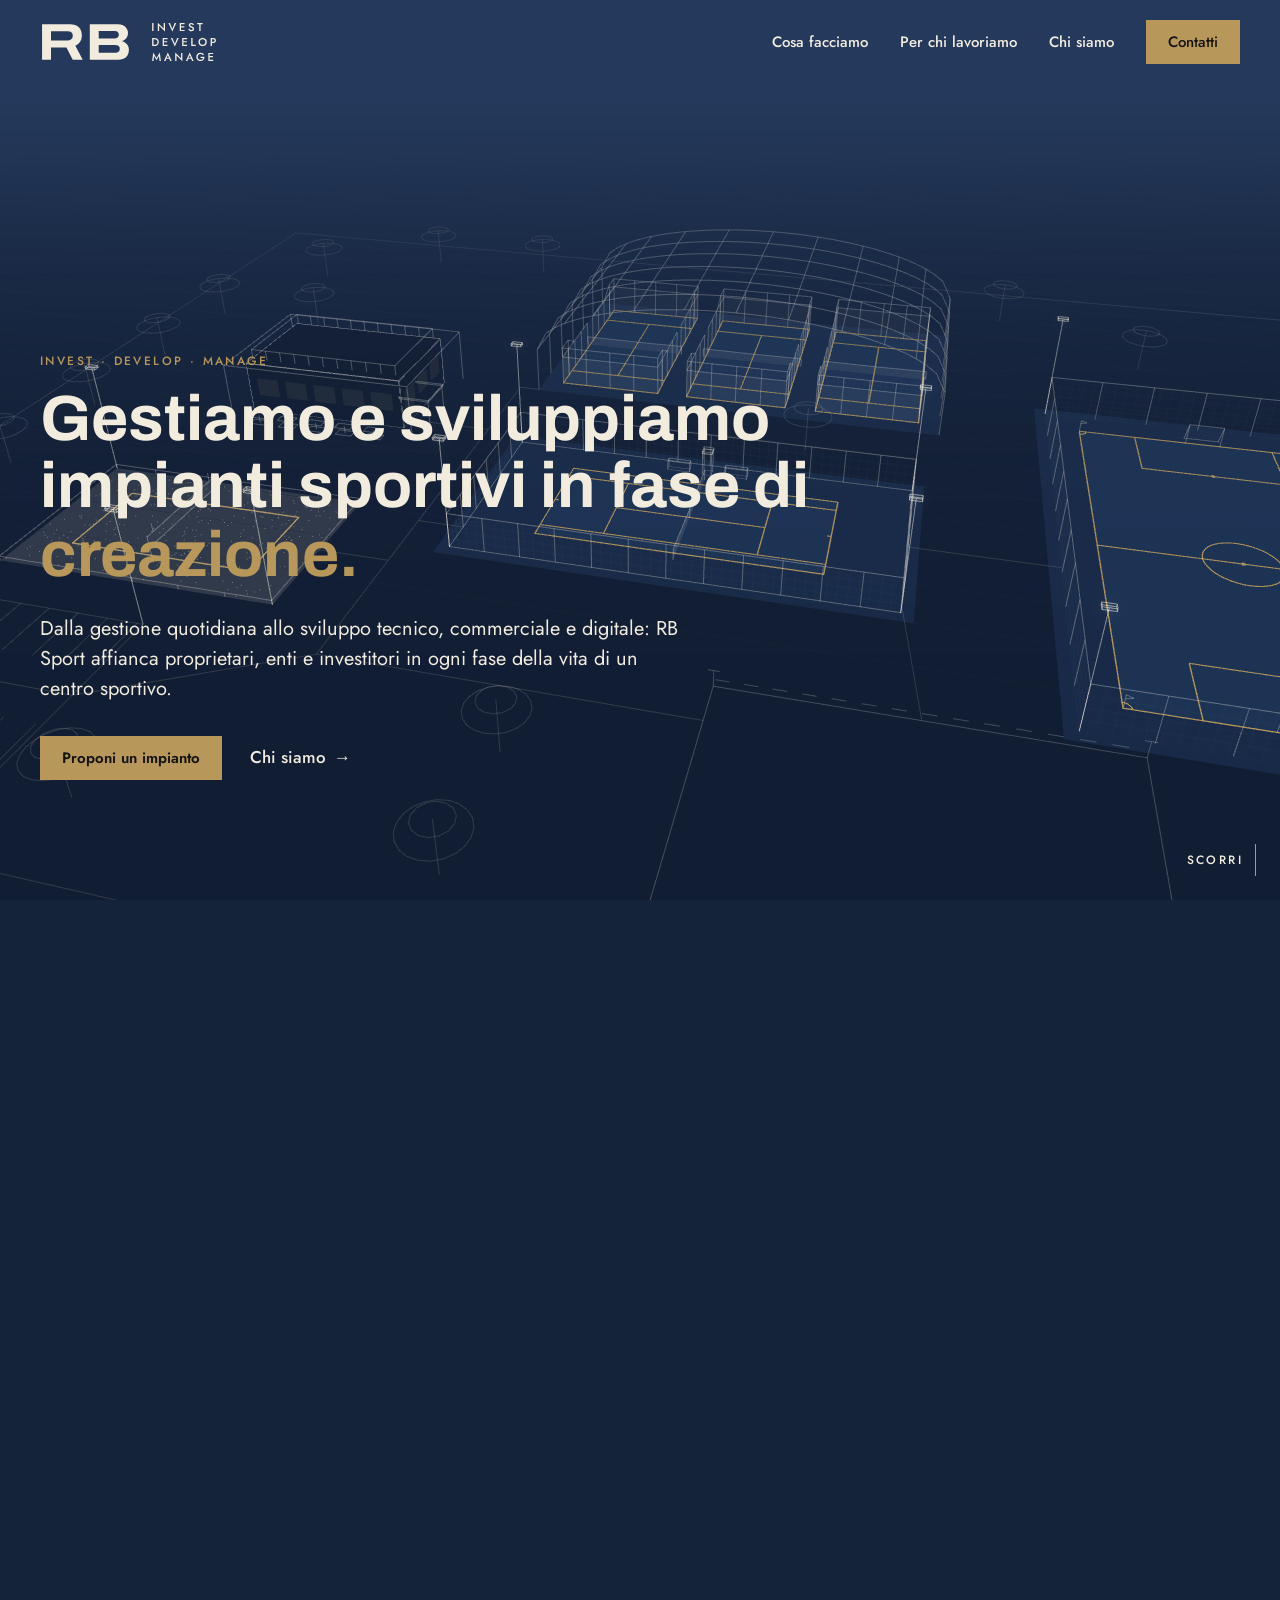
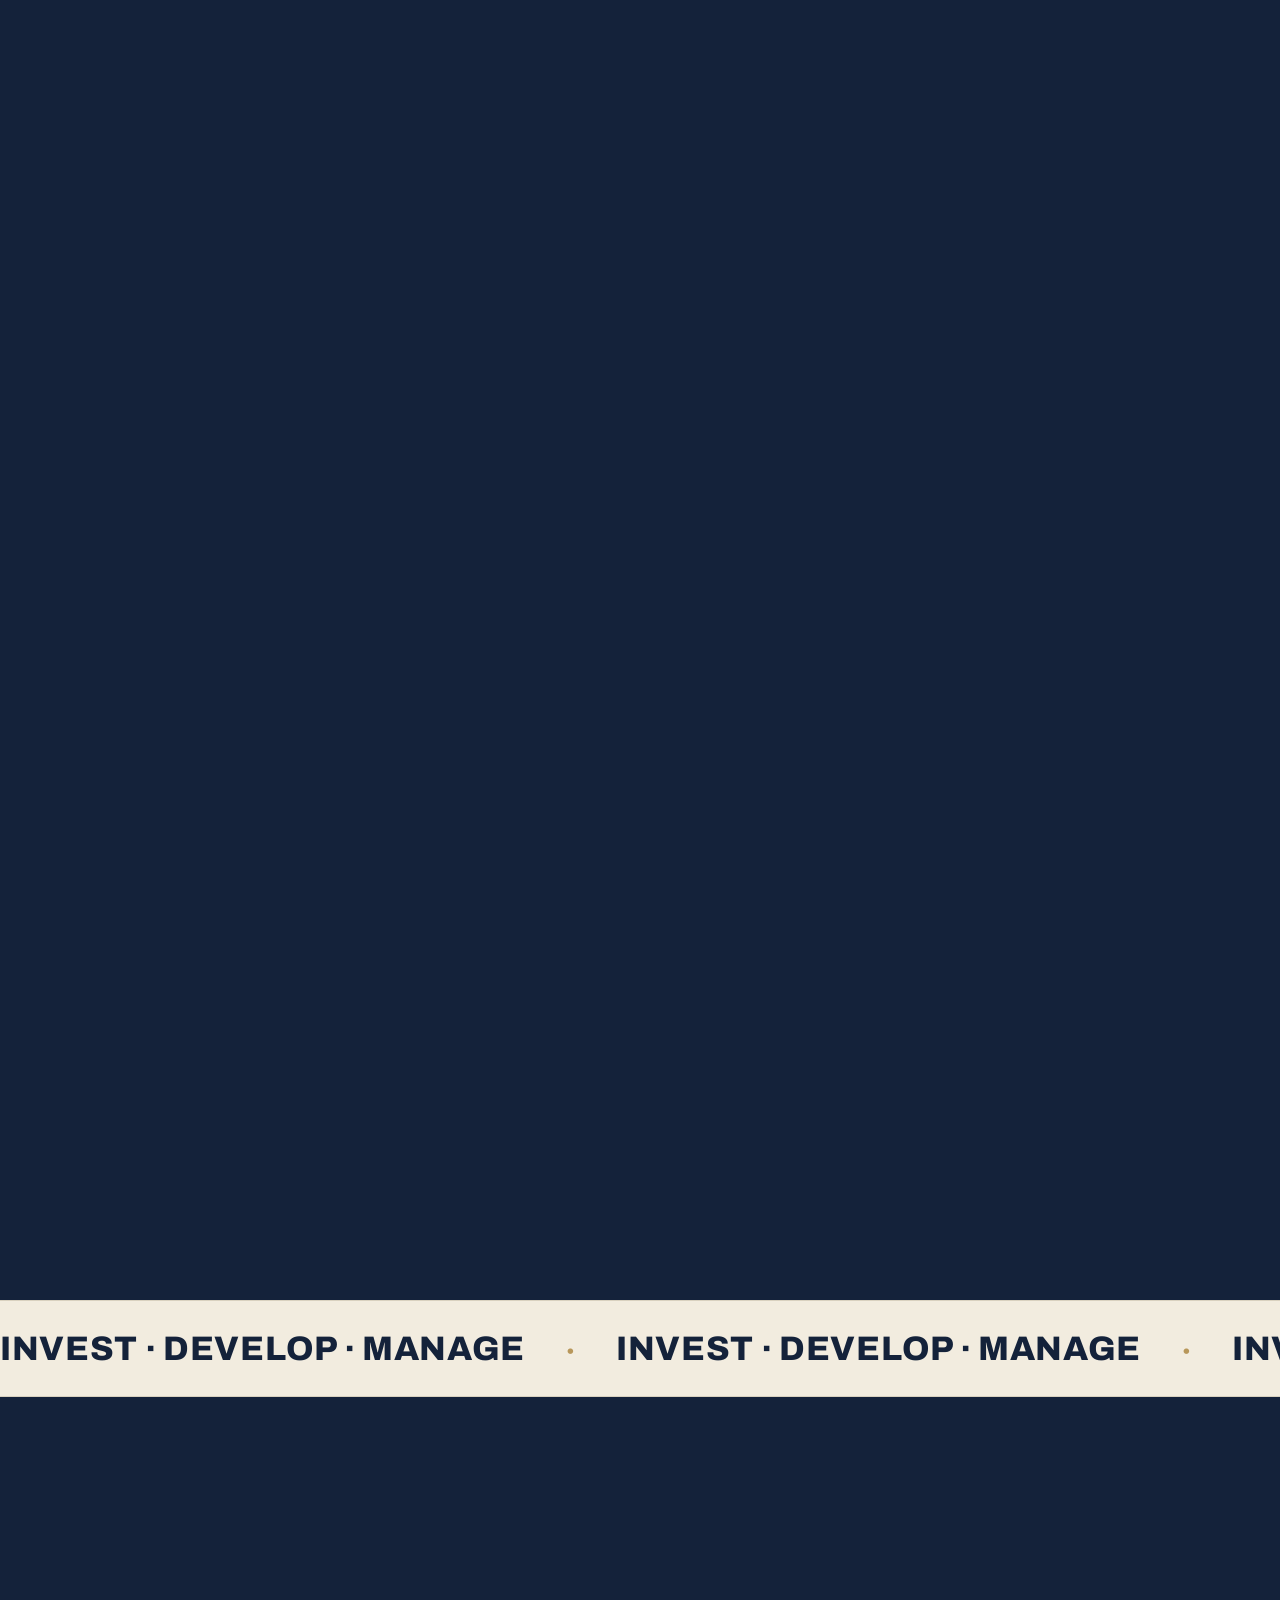
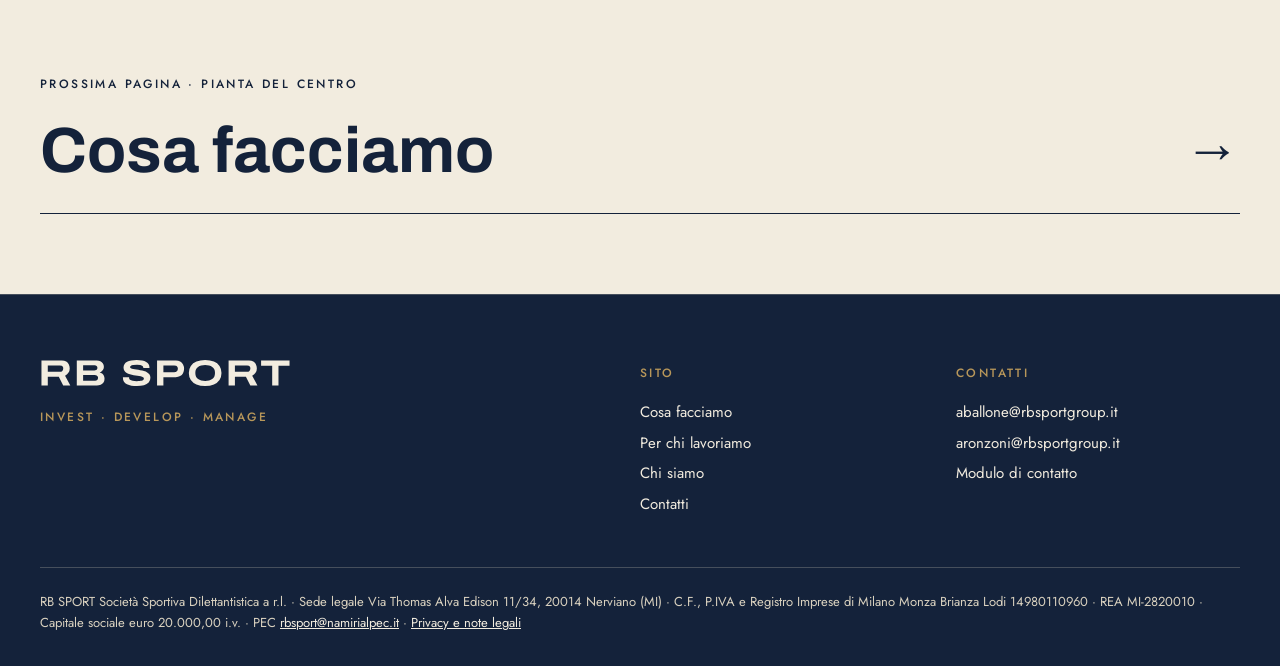
==== index.html @ 3489cfea "Sito Experience 3D" ====
<!DOCTYPE html>
<html lang="it">
<head>
<meta charset="utf-8">
<meta name="viewport" content="width=device-width, initial-scale=1">
<title>RB Sport · Gestione e sviluppo di impianti sportivi a Milano</title>
<meta name="description" content="RB Sport è una società sportiva dilettantistica che gestisce e sviluppa impianti sportivi multisport a Milano e in Lombardia, per proprietari, Comuni e investitori.">
<link rel="canonical" href="https://rbsportgroup.it/">
<meta name="theme-color" content="#14223A">
<meta property="og:type" content="website">
<meta property="og:locale" content="it_IT">
<meta property="og:site_name" content="RB Sport">
<meta property="og:title" content="RB Sport · Gestione e sviluppo di impianti sportivi a Milano">
<meta property="og:description" content="RB Sport è una società sportiva dilettantistica che gestisce e sviluppa impianti sportivi multisport a Milano e in Lombardia, per proprietari, Comuni e investitori.">
<meta property="og:url" content="https://rbsportgroup.it/">
<meta property="og:image" content="https://rbsportgroup.it/og-rbsport.png">
<meta property="og:image:width" content="1200">
<meta property="og:image:height" content="630">
<meta name="twitter:card" content="summary_large_image">
<link rel="apple-touch-icon" href="rbsport_apple-touch-icon_180x180.png">
<script type="application/ld+json">{"@context": "https://schema.org", "@type": "SportsOrganization", "name": "RB Sport", "legalName": "RB SPORT Società Sportiva Dilettantistica a r.l.", "url": "https://rbsportgroup.it/", "logo": "https://rbsportgroup.it/rbsport_favicon.svg", "email": "aronzoni@rbsportgroup.it", "vatID": "IT14980110960", "taxID": "14980110960", "address": {"@type": "PostalAddress", "streetAddress": "Via Thomas Alva Edison 11/34", "postalCode": "20014", "addressLocality": "Nerviano", "addressRegion": "MI", "addressCountry": "IT"}, "founder": [{"@type": "Person", "name": "Andrea Ballone"}, {"@type": "Person", "name": "Andrea Ronzoni"}], "slogan": "Invest · Develop · Manage"}</script>
<link rel="icon" type="image/svg+xml" href="rbsport_favicon.svg">
<link rel="preload" href="archivo-latin-700-normal.woff2" as="font" type="font/woff2" crossorigin>
<link rel="preload" href="jost-latin-400-normal.woff2" as="font" type="font/woff2" crossorigin>
<link rel="stylesheet" href="site.css">
<script>try{if(sessionStorage.getItem('rb-arrive')==='index')document.documentElement.classList.add('arriving')}catch(e){}</script>
</head>
<body data-page="index">
<div class="curtain" aria-hidden="true"><div class="veil"></div><img class="mono" src="rbsport_monogramma_crema.svg" alt=""><div class="tag"><div class="wrap"><span class="label c-place"></span><span class="c-name"></span><span class="c-line"></span></div></div></div>
<a class="skip" href="#main">Vai al contenuto</a>
<canvas id="scene" aria-hidden="true"></canvas>
<header class="site-header">
  <div class="wrap">
    <a class="brand" href="index.html" aria-label="RB Sport, home">
      <img class="full" src="rbsport_orizzontale_crema.svg" alt="RB Sport" width="179" height="42">
      <img class="mono" src="rbsport_monogramma_crema.svg" alt="RB Sport" width="79" height="34">
    </a>
    <button class="menu-toggle" aria-expanded="false" aria-controls="nav">Menu</button>
    <nav class="nav" id="nav" aria-label="Navigazione principale">
      <ul><li><a href="cosa-facciamo.html">Cosa facciamo</a></li><li><a href="per-chi-lavoriamo.html">Per chi lavoriamo</a></li><li><a href="chi-siamo.html">Chi siamo</a></li><li><a class="btn" href="contatti.html">Contatti</a></li></ul>
    </nav>
  </div>
  <div class="progress" aria-hidden="true"></div>
</header>
<main id="main">
  <section class="sec hero" data-cam data-hud="Vista d'insieme">
    <div class="wrap">
      <span class="label" data-reveal style="--d:0">Invest · Develop · Manage</span>
      <h1 class="display" data-reveal style="--d:1">
        <span class="sr-only">Gestiamo e sviluppiamo impianti sportivi in ogni fase della loro vita.</span>
        <span aria-hidden="true">Gestiamo e sviluppiamo impianti sportivi in fase di <span class="rot"><span class="rot-in"><span>creazione.</span><span>rilancio.</span><span>sviluppo.</span><span>crescita.</span><span>creazione.</span></span></span></span>
      </h1>
      <p class="lead" data-reveal style="--d:2;margin-top:24px">Dalla gestione quotidiana allo sviluppo tecnico, commerciale e digitale: RB Sport affianca proprietari, enti e investitori in ogni fase della vita di un centro sportivo.</p>
      <div class="actions" data-reveal style="--d:3">
        <a class="btn" href="contatti.html">Proponi un impianto</a>
        <a class="link" href="chi-siamo.html">Chi siamo <span>→</span></a>
      </div>
    </div>
  </section>

  <section class="sec" data-cam data-hud="Il centro">
    <div class="wrap">
      <div class="panel" data-reveal>
        <span class="label">Cosa facciamo</span>
        <h2>Tre attività, un solo interlocutore</h2>
        <p class="lead">Chi ci affida un centro parla con le stesse persone dalla prima valutazione alla gestione di ogni giorno.</p>
        <div class="actions"><a class="link" href="cosa-facciamo.html">Cosa facciamo <span>→</span></a></div>
      </div>
    </div>
  </section>

  <section class="sec right" data-cam data-fx="build" data-hud="Nuova area">
    <div class="wrap">
      <div class="panel pillar" data-reveal>
        <span class="pillar-en" aria-hidden="true">Invest</span>
        <h3>Investiamo</h3>
        <p>Valutiamo centri, aree e concessioni e costruiamo per ognuno un piano economico sostenibile nel tempo.</p>
        <ul class="areas"><li>Creazione di nuovi centri</li><li>Progetti</li><li>Riqualificazione</li></ul>
      </div>
    </div>
  </section>
  <section class="sec" data-cam data-fx="lights play" data-hud="Padel coperto">
    <div class="wrap">
      <div class="panel pillar" data-reveal>
        <span class="pillar-en" aria-hidden="true">Develop</span>
        <h3>Sviluppiamo</h3>
        <p>Ampliamo l'offerta del centro e creiamo nuove occasioni per viverlo: attività sportive, eventi e collaborazioni.</p>
        <ul class="areas"><li>Attività sportive e academy</li><li>Partnership ed eventi</li><li>Marketing e strumenti digitali</li><li>Consulenza ai centri sportivi</li></ul>
      </div>
    </div>
  </section>
  <section class="sec right" data-cam data-fx="house" data-hud="Club house">
    <div class="wrap">
      <div class="panel pillar" data-reveal>
        <span class="pillar-en" aria-hidden="true">Manage</span>
        <h3>Gestiamo</h3>
        <p>Conduciamo il centro ogni giorno, dentro la struttura, insieme allo staff.</p>
        <ul class="areas"><li>Gestione operativa</li><li>Amministrazione e fiscalità sportiva</li></ul>
      </div>
    </div>
  </section>

  <div class="band" aria-hidden="true"><div class="band-track"><span>Invest · Develop · Manage</span><i>·</i><span>Invest · Develop · Manage</span><i>·</i><span>Invest · Develop · Manage</span><i>·</i><span>Invest · Develop · Manage</span><i>·</i></div></div>

  <section class="sec" data-cam data-fx="terr" data-hud="Territorio">
    <div class="wrap">
      <div class="panel crema wide" data-reveal>
        <span class="label">Per chi lavoriamo</span>
        <h2>Con chi possiede o amministra un impianto</h2>
        <p class="lead">Centri da gestire, rilanciare o affittare, terreni da valorizzare, impianti pubblici in concessione. Sempre con attenzione al territorio in cui si trovano.</p>
        <ul class="who">
          <li><a href="per-chi-lavoriamo.html#comuni">Comuni ed enti</a></li>
          <li><a href="per-chi-lavoriamo.html#centri">Proprietari di centri</a></li>
          <li><a href="per-chi-lavoriamo.html#societa">Società e associazioni sportive</a></li>
          <li><a href="per-chi-lavoriamo.html#terreni">Proprietari di terreni</a></li>
          <li><a href="per-chi-lavoriamo.html#investitori">Investitori</a></li>
          <li><a href="per-chi-lavoriamo.html#partner">Partner e sponsor</a></li>
        </ul>
      </div>
    </div>
  </section>

  <section class="sec right" data-cam data-fx="lights play" data-hud="Campo centrale">
    <div class="wrap">
      <div class="panel" data-reveal>
        <span class="label">Contatti</span>
        <h2>Avete un centro o un'area da valorizzare?</h2>
        <p class="lead">Proprietari, enti e investitori possono scriverci per un primo confronto. Ogni proposta parte da un sopralluogo e da un'analisi dei numeri.</p>
        <div class="actions"><a class="btn" href="contatti.html">Scrivici</a></div>
      </div>
    </div>
  </section>
</main>
<nav class="next-page" aria-label="Pagina successiva"><a href="cosa-facciamo.html"><span class="wrap"><span class="label">Prossima pagina · Pianta del centro</span><span class="next-row"><span class="next-title">Cosa facciamo</span><span class="next-arrow" aria-hidden="true">→</span></span></span></a></nav>
<footer class="site-footer">
  <div class="wrap">
    <div class="top">
      <div>
        <img src="rbsport_logotipo_crema.svg" alt="RB Sport" width="252" height="28">
        <p class="label">Invest · Develop · Manage</p>
      </div>
      <div>
        <span class="label">Sito</span>
        <ul>
          <li><a href="cosa-facciamo.html">Cosa facciamo</a></li>
          <li><a href="per-chi-lavoriamo.html">Per chi lavoriamo</a></li>
          <li><a href="chi-siamo.html">Chi siamo</a></li>
          <li><a href="contatti.html">Contatti</a></li>
        </ul>
      </div>
      <div>
        <span class="label">Contatti</span>
        <ul>
          <li><a href="mailto:aballone@rbsportgroup.it">aballone@rbsportgroup.it</a></li>
          <li><a href="mailto:aronzoni@rbsportgroup.it">aronzoni@rbsportgroup.it</a></li>
          <li><a href="contatti.html">Modulo di contatto</a></li>
        </ul>
      </div>
    </div>
    <p class="legal-line">RB SPORT Società Sportiva Dilettantistica a r.l. · Sede legale Via Thomas Alva Edison 11/34, 20014 Nerviano (MI) · C.F., P.IVA e Registro Imprese di Milano Monza Brianza Lodi 14980110960 · REA MI-2820010 · Capitale sociale euro 20.000,00 i.v. · PEC <a href="mailto:rbsport@namirialpec.it">rbsport@namirialpec.it</a> · <a href="privacy.html">Privacy e note legali</a></p>
  </div>
</footer>
<div class="hint" aria-hidden="true">Scorri</div>
<div class="mobile-cta"><a class="btn" href="contatti.html">Proponi un impianto</a></div>
<script type="application/json" id="cam">{"keys": [[58, 64, 98, 0, 0, -8], [-34, 36, 58, -16, 0, -12], [48, 15, 62, 20, 0, 33], [24, 12, -6, -4, 2.5, -33], [-6, 7, 13, -32, 2.4, -20], [-170, 200, 190, 0, 0, -10], [16.5, 1.6, 2.2, -10, 1.1, -0.8]], "day": true}</script>
<script type="application/json" id="places">{"index": {"name": "Home", "place": "Il centro", "area": "tutto", "key": [58, 64, 98, 0, 0, -8]}, "cosa-facciamo": {"name": "Cosa facciamo", "place": "Pianta del centro", "area": "calcio", "key": [22, 128, 2, 22, 0, -8]}, "per-chi-lavoriamo": {"name": "Per chi lavoriamo", "place": "Padel coperto", "area": "padel", "key": [-30, 15, -4, -4, 3, -33]}, "chi-siamo": {"name": "Chi siamo", "place": "Beach volley", "area": "beach", "key": [-24, 1.75, 25, -41, 1.3, 11]}, "contatti": {"name": "Contatti", "place": "Ingresso", "area": "ingresso", "key": [-22, 13, 72, -50, 1, 34]}, "privacy": {"name": "Privacy e note legali", "place": "Vista dall'alto", "area": "tutto", "key": [0, 95, 120, 0, 0, -8]}}</script>
<script src="lenis.min.js" defer></script>
<script src="main.js" defer></script>
<script type="module" src="world.js"></script>
</body>
</html>
---- site.css ----
/* RB Sport · Experience 3D */
@font-face{font-family:Archivo;font-weight:700;font-display:swap;src:url(archivo-latin-700-normal.woff2) format("woff2")}
@font-face{font-family:Archivo;font-weight:800;font-display:swap;src:url(archivo-latin-800-normal.woff2) format("woff2")}
@font-face{font-family:Jost;font-weight:400;font-display:swap;src:url(jost-latin-400-normal.woff2) format("woff2")}
@font-face{font-family:Jost;font-weight:500;font-display:swap;src:url(jost-latin-500-normal.woff2) format("woff2")}
@font-face{font-family:Jost;font-weight:600;font-display:swap;src:url(jost-latin-600-normal.woff2) format("woff2")}

:root{--navy:#14223A;--crema:#F2ECDF;--oro:#B8975A;--nero:#141414;--sabbia:#D9D1BF;--ok:#2F6B4F;--err:#A33A2E;--ease:cubic-bezier(.2,.7,.2,1)}
*{box-sizing:border-box;margin:0;padding:0}
html{scroll-behavior:smooth;-webkit-text-size-adjust:100%}
html.lenis,html.lenis body{height:auto}
html.lenis{scroll-behavior:auto}
.lenis.lenis-stopped{overflow:clip}
body{background:var(--navy);color:var(--crema);font-family:Jost,Arial,sans-serif;font-size:17px;line-height:1.5;-webkit-font-smoothing:antialiased;overflow-x:hidden}
a{color:inherit}
img{display:block;max-width:100%}
#scene{position:fixed;left:0;top:0;width:100%;height:100vh;height:100lvh;display:block;z-index:0;transition:opacity .6s}
.wrap{max-width:1200px;margin:0 auto;width:100%}
h1,h2,h3,h4{font-family:Archivo,Arial,sans-serif;font-weight:700;letter-spacing:0}
.display{font-size:64px;line-height:1.05;max-width:940px}
h1{font-size:48px;line-height:1.1}
h2{font-size:36px;line-height:1.15}
h3{font-size:26px;line-height:1.2}
h4{font-size:20px;line-height:1.3}
.label{display:inline-block;font-weight:500;font-size:12px;line-height:1.3;letter-spacing:.2em;text-transform:uppercase;color:var(--oro);margin-bottom:16px}
.lead{font-size:20px;line-height:1.5;max-width:640px}
.small{font-size:14px;line-height:1.45}
.sr-only{position:absolute;width:1px;height:1px;overflow:hidden;clip:rect(0 0 0 0);white-space:nowrap}
.skip{position:absolute;left:-9999px;top:8px;z-index:100;background:var(--oro);color:var(--nero);padding:12px 16px;text-decoration:none;font-weight:600}
.skip:focus{left:16px}

/* header */
.site-header{position:fixed;top:0;left:0;right:0;z-index:30;padding:20px 24px;transition:padding .3s var(--ease),background .3s}
.site-header.compact{padding:12px 24px;background:rgba(20,34,58,.94);border-bottom:1px solid rgba(217,209,191,.18)}
.site-header .wrap{display:flex;align-items:center;justify-content:space-between;gap:24px}
.brand{display:flex;align-items:center;min-height:44px}
.brand img{height:42px;width:auto}
.brand .mono{display:none}
.nav ul{list-style:none;display:flex;gap:32px;align-items:center}
.nav a{text-decoration:none;font-weight:500;font-size:15px;position:relative;display:inline-flex;align-items:center;min-height:44px}
.nav a:not(.btn)::after{content:"";position:absolute;left:0;right:0;bottom:8px;height:1px;background:var(--oro);transform:scaleX(0);transform-origin:0 50%;transition:transform .35s var(--ease)}
.nav a:not(.btn):hover::after,.nav a[aria-current="page"]::after{transform:scaleX(1)}
.nav a[aria-current="page"]:not(.btn){color:var(--oro)}
.nav a.btn[aria-current="page"]{color:var(--nero)}
.menu-toggle{display:none;background:none;border:1px solid rgba(242,236,223,.5);color:var(--crema);font:500 14px Jost,Arial,sans-serif;letter-spacing:.12em;text-transform:uppercase;min-height:44px;padding:0 16px;cursor:pointer}
.progress{position:absolute;left:0;bottom:0;height:1px;width:100%;background:var(--oro);transform-origin:0 50%;transform:scaleX(0)}

/* pulsanti */
.btn{display:inline-flex;align-items:center;justify-content:center;min-height:44px;padding:0 22px;background:var(--oro);color:var(--nero);text-decoration:none;font:600 15px Jost,Arial,sans-serif;border:0;border-radius:0;cursor:pointer;transition:transform .25s var(--ease),background .2s}
.btn:hover{background:#c6a669}
.btn.navy{background:var(--navy);color:var(--crema)}
.btn.navy:hover{background:#1d3150}
.btn[disabled]{opacity:.6;cursor:wait}
:focus-visible{outline:2px solid var(--oro);outline-offset:3px}
.link{text-decoration:none;font-weight:500;display:inline-flex;align-items:center;min-height:44px;gap:8px}
.link span{transition:transform .3s var(--ease)}
.link:hover{color:var(--oro)}
.link:hover span{transform:translateX(4px)}
.actions{display:flex;gap:28px;align-items:center;margin-top:32px;flex-wrap:wrap}

/* sezioni sopra la scena */
main{position:relative;z-index:1}
.sec{position:relative;min-height:100vh;min-height:100lvh;display:flex;align-items:center;padding:128px 24px}

.hero{min-height:100vh;min-height:100svh;align-items:flex-end;padding-bottom:120px}
.page-hero{min-height:100vh;min-height:100svh;align-items:flex-end;padding-bottom:120px}
.right .panel{margin-left:auto}
.panel{position:relative;background:rgba(20,34,58,.93);border:1px solid rgba(184,151,90,.5);padding:48px;max-width:560px}
.panel.wide{max-width:780px}
.panel.crema{background:rgba(242,236,223,.97);border-color:var(--sabbia);color:var(--nero)}
.panel.crema h1,.panel.crema h2,.panel.crema h3,.panel.crema h4{color:var(--navy)}
.panel.crema .label{color:var(--navy)}
.panel .lead{font-size:18px;margin-top:16px}

/* parola che ruota */
.rot{display:inline-block;height:1.1em;overflow:hidden;vertical-align:bottom;color:var(--oro)}
.rot-in{display:flex;flex-direction:column;animation:rot 11s infinite cubic-bezier(.7,0,.2,1)}
.rot-in span{height:1.1em;line-height:1.1em;display:block}
@keyframes rot{0%,21%{transform:translateY(0)}25%,46%{transform:translateY(-1.1em)}50%,71%{transform:translateY(-2.2em)}75%,96%{transform:translateY(-3.3em)}100%{transform:translateY(-4.4em)}}

/* pilastri */
.pillar-en{display:block;font-family:Archivo,Arial,sans-serif;font-weight:800;font-size:72px;line-height:1;color:transparent;-webkit-text-stroke:1px var(--oro);margin-bottom:16px;text-transform:uppercase;letter-spacing:.02em}
.pillar h3,.pillar h2{margin-bottom:12px}
.areas{list-style:none;margin-top:24px;border-top:1px solid rgba(217,209,191,.3)}
.areas li{padding:12px 0;border-bottom:1px solid rgba(217,209,191,.3);font-size:15px;display:flex;gap:12px}
.areas li::before{content:"";width:12px;height:1px;background:var(--oro);margin-top:11px;flex:none}
.areas.detail li{display:grid;grid-template-columns:12px 1fr;gap:4px 12px;padding:16px 0}
.areas.detail li::before{grid-row:1}
.areas.detail h4{font-size:17px;line-height:1.35}
.areas.detail p{grid-column:2;font-size:15px;color:rgba(242,236,223,.82)}

/* banda */
.band{position:relative;z-index:1;background:var(--crema);color:var(--navy);overflow:hidden;border-top:1px solid var(--sabbia);border-bottom:1px solid var(--sabbia)}
.band-track{display:flex;gap:40px;white-space:nowrap;padding:22px 0;animation:band 28s linear infinite;width:max-content}
.band span{font-family:Archivo,Arial,sans-serif;font-weight:800;font-size:34px;text-transform:uppercase;letter-spacing:.02em}
.band i{font-style:normal;color:var(--oro);font-size:34px;font-weight:800}
@keyframes band{to{transform:translateX(-50%)}}

/* liste interlocutori */
.who{list-style:none;display:grid;grid-template-columns:1fr 1fr;margin-top:32px;border-top:1px solid var(--sabbia)}
.who li{border-bottom:1px solid var(--sabbia)}
.who li:nth-child(odd){border-right:1px solid var(--sabbia)}
.who a{display:flex;justify-content:space-between;align-items:center;gap:12px;padding:16px 16px 16px 0;text-decoration:none;font-weight:500;color:var(--navy);min-height:44px}
.who li:nth-child(even) a{padding-left:16px}
.who a::after{content:"→";transition:transform .3s var(--ease)}
.who a:hover::after{transform:translateX(4px)}
.who a:hover{color:#2a4470}

.count{font-family:Archivo,Arial,sans-serif;font-weight:800;font-size:15px;color:var(--oro);letter-spacing:.1em;display:block;margin-bottom:12px}
.panel.crema .count{color:var(--navy)}

/* da dove partiamo */
.steps{position:relative}
.steps-index{position:sticky;top:30vh;height:0;z-index:2;padding:0 24px;pointer-events:none}
.steps-index .wrap{pointer-events:none}
.steps-index .box{max-width:420px;pointer-events:auto}
.steps-index{transition:opacity .5s var(--ease)}
.steps-index.off{opacity:0}
.steps-index.off .box{pointer-events:none}
.steps-index h2{margin-bottom:12px}
.steps-index .lead{font-size:18px;margin-bottom:28px}
.steps-index ol{list-style:none;border-top:1px solid rgba(217,209,191,.3)}
.steps-index li{display:flex;gap:16px;align-items:baseline;padding:14px 0;border-bottom:1px solid rgba(217,209,191,.3);font-family:Archivo,Arial,sans-serif;font-weight:700;font-size:22px;color:rgba(242,236,223,.38);transition:color .4s,padding .4s var(--ease);cursor:pointer}
.steps-index li .num{font-size:13px;letter-spacing:.1em;color:inherit}
.steps-index li.on{color:var(--crema);padding-left:12px}
.steps-index li.on .num{color:var(--oro)}
.steps-index .bg{background:rgba(20,34,58,.93);border:1px solid rgba(184,151,90,.5);padding:40px}
.steps .sec{min-height:100vh;min-height:100lvh}

/* territorio */
.terr{display:grid;grid-template-columns:1fr 1fr;gap:0;margin-top:32px;border-top:1px solid rgba(217,209,191,.3)}
.terr > div{padding:20px 20px 20px 0;border-bottom:1px solid rgba(217,209,191,.3)}
.terr > div:nth-child(odd){border-right:1px solid rgba(217,209,191,.3)}
.terr > div:nth-child(even){padding-left:20px}
.terr h4{font-size:18px;margin-bottom:6px}
.terr p{font-size:15px;color:rgba(242,236,223,.82)}
.seek{list-style:none;margin-top:28px;border-top:1px solid var(--sabbia)}
.seek li{padding:16px 0 16px 28px;border-bottom:1px solid var(--sabbia);position:relative;font-weight:500;color:var(--navy)}
.seek li::before{content:"";position:absolute;left:0;top:50%;width:12px;height:12px;border:1px solid var(--navy);transform:translateY(-50%)}

/* persone e valori */
.people{display:grid;grid-template-columns:1fr 1fr;gap:24px;margin-top:32px}
.person{border:1px solid rgba(217,209,191,.35);padding:28px}
.person h3{font-size:24px}
.person .role{display:block;font-weight:500;font-size:12px;letter-spacing:.2em;text-transform:uppercase;color:var(--oro);margin:8px 0 16px}
.person ul{list-style:none;border-top:1px solid rgba(217,209,191,.3);margin-bottom:16px}
.person li{padding:8px 0;border-bottom:1px solid rgba(217,209,191,.3);font-size:15px}
.person p{font-size:15px;color:rgba(242,236,223,.85)}
.values{display:grid;grid-template-columns:1fr;margin-top:28px;border-top:1px solid var(--sabbia)}
.values > div{display:grid;grid-template-columns:56px 1fr;gap:4px 16px;padding:20px 0;border-bottom:1px solid var(--sabbia)}
.values .n{font-family:Archivo,Arial,sans-serif;font-weight:800;font-size:28px;color:var(--navy);line-height:1;grid-row:span 2}
.values h4{color:var(--navy)}
.values p{font-size:15px}

/* contatti */
.contact-grid{display:grid;grid-template-columns:1fr 1.5fr;gap:24px;align-items:start}
.contact-block{padding:20px 0;border-bottom:1px solid rgba(217,209,191,.3)}
.contact-block:first-child{border-top:1px solid rgba(217,209,191,.3)}
.contact-block .label{margin-bottom:6px}
.contact-block a{text-decoration:none;font-size:18px;font-weight:500;word-break:break-all}
.contact-block a:hover{color:var(--oro)}
.form-grid{display:grid;grid-template-columns:1fr 1fr;gap:0 24px}
.field{margin-bottom:20px}
.field label{display:block;font-weight:500;font-size:14px;color:var(--navy);margin-bottom:6px}
.field input,.field select,.field textarea{width:100%;min-height:46px;border:1px solid var(--sabbia);border-radius:0;background:#fff;color:var(--nero);font:400 16px Jost,Arial,sans-serif;padding:10px 12px}
.field textarea{min-height:140px;resize:vertical}
.field input:focus,.field select:focus,.field textarea:focus{outline:2px solid var(--navy);outline-offset:0;border-color:var(--navy)}
.field.check{display:flex;gap:12px;align-items:flex-start}
.field.check input{width:20px;min-height:20px;height:20px;margin-top:3px;flex:none;accent-color:var(--navy)}
.field.check label{font-weight:400;color:var(--nero);margin:0}
.hp{position:absolute;left:-9999px;width:1px;height:1px}
.form-msg{margin-top:16px;font-weight:500;min-height:1.5em}
.form-msg.ok{color:var(--ok)}
.form-msg.err{color:var(--err)}

/* note legali */
.legal h2{font-size:22px;margin:32px 0 8px;color:var(--navy)}
.legal h2:first-child{margin-top:0}
.legal p{margin-bottom:12px;max-width:72ch}
.legal a{color:var(--navy)}

.hint{position:fixed;right:24px;bottom:24px;z-index:15;font-weight:500;font-size:12px;letter-spacing:.2em;text-transform:uppercase;display:flex;align-items:center;gap:12px;transition:opacity .4s;pointer-events:none}
.hint::after{content:"";width:1px;height:32px;background:var(--oro);animation:hint 1.8s infinite}
@keyframes hint{0%{transform:scaleY(0);transform-origin:top}50%{transform:scaleY(1);transform-origin:top}51%{transform-origin:bottom}100%{transform:scaleY(0);transform-origin:bottom}}

/* comparsa e titoli */
[data-reveal]{opacity:0;transform:translateY(28px);transition:opacity .9s var(--ease),transform .9s var(--ease)}
[data-reveal].above{transform:translateY(-28px)}
[data-reveal].in{opacity:1;transform:none}
.split .w{display:inline-block;overflow:hidden;vertical-align:bottom;padding-bottom:.06em;margin-bottom:-.06em}
.split .w > span{display:inline-block;transform:translateY(105%);transition:transform .8s var(--ease);transition-delay:calc(var(--wi)*45ms + 120ms)}
.in .split .w > span,.split.in .w > span{transform:none}
.hero [data-reveal],.page-hero [data-reveal]{transition-delay:calc(var(--d,0)*120ms + 350ms)}

/* sipario e voli tra le pagine */
.curtain{position:fixed;inset:0;z-index:80;pointer-events:none}
.curtain .veil{position:absolute;inset:0;background:var(--navy);opacity:1;transition:opacity .8s var(--ease)}
.curtain .mono{position:absolute;left:50%;top:50%;width:112px;height:auto;transform:translate(-50%,-50%);opacity:.95;transition:opacity .5s,transform .9s var(--ease)}
.curtain .tag{position:absolute;left:0;right:0;bottom:14vh;padding:0 24px;opacity:0;transform:translateY(16px);transition:opacity .5s var(--ease),transform .7s var(--ease)}
.c-name{display:block;font-family:Archivo,Arial,sans-serif;font-weight:700;font-size:64px;line-height:1.05;color:var(--crema)}
.c-line{display:block;height:1px;background:var(--oro);margin-top:24px;width:min(420px,60vw);transform:scaleX(0);transform-origin:0 50%}
.arriving .curtain .mono{opacity:0}
body.ready .curtain .veil{opacity:0}
body.ready .curtain .mono{opacity:0;transform:translate(-50%,-50%) scale(.9)}
.arriving body.arrived .curtain .tag{opacity:1;transform:none}
.arriving body.arrived .curtain .c-line{transform:scaleX(1)}
.arriving body.ready:not(.arrived) .curtain .tag{opacity:0;transform:translateY(-32px);transition-duration:.45s,.6s}
body.flying .curtain .tag{opacity:1;transform:none;transition-delay:.25s}
body.flying .curtain .c-line{transform:scaleX(1);transition:transform 1.4s cubic-bezier(.65,0,.35,1) .2s}
/* cambio pagina rapido: il contenuto sfuma, la scena resta */
.arriving .curtain{display:none}
.arriving #scene{opacity:0;transition:opacity .35s var(--ease)}
.arriving body.ready #scene{opacity:1}
main,.site-footer,.next-page,.hint,.steps-index,.mobile-cta{transition:opacity .25s var(--ease),transform .5s var(--ease)}
body.leaving main,body.leaving .site-footer,body.leaving .next-page,body.leaving .hint,body.leaving .mobile-cta,body.leaving .site-header .nav{opacity:0;transition-duration:.16s}
.arriving main .hero [data-reveal],.arriving main .page-hero [data-reveal]{transition-delay:calc(var(--d,0)*90ms + 250ms)}
.arriving main .hero .split .w > span,.arriving main .page-hero .split .w > span{transition-delay:calc(var(--wi)*40ms + 300ms)}
.hint.gone{opacity:0}

/* pagina successiva */
.next-page{position:relative;z-index:1;background:var(--crema);color:var(--navy);border-top:1px solid var(--sabbia)}
.next-page a{display:block;text-decoration:none;padding:72px 24px 80px}
.next-page .label{color:var(--navy)}
.next-row{display:flex;align-items:center;justify-content:space-between;gap:24px;border-bottom:1px solid var(--navy);padding-bottom:20px;position:relative}
.next-row::after{content:"";position:absolute;left:0;bottom:-1px;height:3px;width:100%;background:var(--oro);transform:scaleX(0);transform-origin:0 50%;transition:transform .7s var(--ease)}
.next-title{font-family:Archivo,Arial,sans-serif;font-weight:700;font-size:64px;line-height:1.05}
.next-arrow{font-family:Archivo,Arial,sans-serif;font-weight:700;font-size:56px;transition:transform .5s var(--ease)}
.next-page a:hover .next-row::after,.next-page a:focus-visible .next-row::after{transform:scaleX(1)}
.next-page a:hover .next-arrow{transform:translateX(12px)}

/* footer */
.site-footer{position:relative;z-index:1;background:var(--navy);border-top:1px solid rgba(217,209,191,.25);padding:64px 24px 32px}
.site-footer .top{display:grid;grid-template-columns:2fr 1fr 1fr;gap:32px;margin-bottom:48px}
.site-footer img{height:28px;width:auto;margin-bottom:16px}
.site-footer ul{list-style:none}
.site-footer li{padding:4px 0;font-size:15px}
.site-footer li a{text-decoration:none}
.site-footer li a:hover{color:var(--oro)}
.legal-line{font-size:13px;color:var(--sabbia);border-top:1px solid rgba(217,209,191,.25);padding-top:24px;line-height:1.6}
.legal-line a{color:var(--crema)}

@media (max-width:1024px){
  .steps-index.off{opacity:1}
  .steps-index{position:relative;top:0;height:auto;padding:96px 24px 0}
  .steps-index li{font-size:18px}
  .contact-grid{grid-template-columns:1fr}
}
@media (max-width:860px){
  .c-name,.next-title{font-size:36px}
  .next-arrow{font-size:32px}
  .next-page a{padding:48px 16px 56px}
  .display{font-size:40px}
  h1{font-size:32px}
  h2{font-size:26px}
  h3{font-size:21px}
  .lead{font-size:18px}
  .panel{padding:28px}
  .pillar-en{font-size:46px}
  .menu-toggle{display:inline-flex;align-items:center}
  .nav{position:fixed;inset:0;background:var(--navy);display:flex;align-items:center;justify-content:center;opacity:0;visibility:hidden;transition:opacity .3s,visibility .3s}
  .nav.open{opacity:1;visibility:visible}
  .nav ul{flex-direction:column;gap:20px}
  .nav a{font-size:24px;font-family:Archivo,Arial,sans-serif;font-weight:700}
  .nav .btn{font-size:18px}
  .menu-toggle{position:relative;z-index:2}
  .brand .full{display:none}
  .brand .mono{display:block;height:34px}
  .who,.terr,.people,.form-grid{grid-template-columns:1fr}
  .who li:nth-child(odd),.terr > div:nth-child(odd){border-right:0}
  .who li:nth-child(even) a,.terr > div:nth-child(even){padding-left:0}
  .site-footer .top{grid-template-columns:1fr}
  .sec{min-height:100vh;min-height:100lvh;padding:96px 16px}
  .hero,.page-hero{min-height:100vh;min-height:100svh;padding-bottom:96px}
  .band span,.band i{font-size:24px}
  .hint{display:none}
}
@media (prefers-reduced-motion:reduce){
  .rot-in,.band-track,.hint::after{animation:none}
  [data-reveal],[data-reveal].above{opacity:1;transform:none;transition:none}
  .split .w > span{transform:none;transition:none}
  html{scroll-behavior:auto}
  .curtain .tag,.curtain .mono{display:none}
  body.flying main{transform:none}
}
.next-page .wrap{display:block}

/* mappa esplorabile */
.explore .panel{max-width:440px}
.explore-intro .lead{font-size:18px;margin-top:12px}
.explore-card .label{margin-bottom:10px}
.explore-card h3{margin-bottom:10px}
.explore-card p{font-size:17px}
.explore-card .actions{margin-top:20px;gap:20px}
.explore-back{background:none;border:0;color:var(--crema);font:500 15px Jost,Arial,sans-serif;min-height:44px;cursor:pointer;padding:0}
.explore-back:hover{color:var(--oro)}
.explore-back::before{content:"← "}
.swap{animation:swap .55s var(--ease)}
@keyframes swap{from{opacity:0;transform:translateY(10px)}to{opacity:1;transform:none}}
.explore-list{list-style:none;display:grid;grid-template-columns:1fr 1fr;margin-top:24px;border-top:1px solid rgba(217,209,191,.3)}
.explore-list li{border-bottom:1px solid rgba(217,209,191,.3)}
.explore-list li:nth-child(odd){border-right:1px solid rgba(217,209,191,.3)}
.explore-list button{width:100%;display:flex;align-items:center;gap:10px;background:none;border:0;color:var(--crema);font:500 14px Jost,Arial,sans-serif;text-align:left;min-height:44px;padding:8px 12px;cursor:pointer}
.explore-list li:nth-child(odd) button{padding-left:0}
.explore-list button:hover,.explore-list button[aria-pressed="true"]{color:var(--oro)}
.explore-list .dot,.hotspot .dot{width:10px;height:10px;border:1px solid var(--oro);flex:none;transform:rotate(45deg)}
.explore-list button[aria-pressed="true"] .dot{background:var(--oro)}
.hotspots{position:fixed;inset:0;z-index:2;pointer-events:none;opacity:0;transition:opacity .4s var(--ease)}
.hotspots.live{opacity:1}
.hotspot{position:absolute;left:0;top:0;display:flex;align-items:center;gap:10px;background:none;border:0;padding:0;cursor:pointer;color:var(--crema);font:500 12px Jost,Arial,sans-serif;letter-spacing:.16em;text-transform:uppercase;white-space:nowrap;margin:-22px 0 0 -11px;min-height:44px;will-change:transform}
.hotspots.live .hotspot{pointer-events:auto}
.hotspot .dot{width:14px;height:14px;background:var(--navy);transition:background .25s,transform .35s var(--ease)}
.hotspot .dot::after{content:"";position:absolute}
.hotspot .hs-label{background:rgba(20,34,58,.92);border:1px solid rgba(184,151,90,.55);padding:6px 10px;transition:color .25s,border-color .25s}
.hotspot:hover .dot,.hotspot.on .dot{background:var(--oro);transform:rotate(45deg) scale(1.2)}
.hotspot:hover .hs-label,.hotspot.on .hs-label{color:var(--oro);border-color:var(--oro)}
.hotspot.off{visibility:hidden}
.hotspot .dot{position:relative}
.hotspot .dot::before{content:"";position:absolute;inset:-7px;border:1px solid rgba(184,151,90,.6);animation:ping 2.4s var(--ease) infinite}
@keyframes ping{0%{opacity:.9;transform:scale(.6)}80%,100%{opacity:0;transform:scale(1.6)}}
.hotspot.on .dot::before{animation:none;opacity:0}

/* selettore interlocutori */
.tabs{display:grid;grid-template-columns:repeat(3,1fr);border-top:1px solid rgba(217,209,191,.3);border-left:1px solid rgba(217,209,191,.3);margin-bottom:28px}
.tabs [role="tab"]{display:flex;flex-direction:column;align-items:flex-start;gap:4px;text-align:left;background:none;border:0;border-right:1px solid rgba(217,209,191,.3);border-bottom:1px solid rgba(217,209,191,.3);color:rgba(242,236,223,.75);font:500 14px/1.3 Jost,Arial,sans-serif;padding:12px 14px;min-height:64px;cursor:pointer;transition:background .25s,color .25s}
.tabs .tab-n{font:800 12px Archivo,Arial,sans-serif;letter-spacing:.1em;color:rgba(184,151,90,.8)}
.tabs [role="tab"]:hover{color:var(--crema);background:rgba(242,236,223,.05)}
.tabs [role="tab"][aria-selected="true"]{background:var(--crema);color:var(--navy)}
.tabs [role="tab"][aria-selected="true"] .tab-n{color:var(--navy)}
.tabpanels h3{font-size:30px;margin-bottom:8px}
.tabpanels .lead{margin-top:8px}

/* senza WebGL: campo disegnato fisso */
.no-gl #scene{display:none}
.no-gl body{background:var(--navy) url(fallback-court.svg) center 40%/min(1100px,140vw) no-repeat fixed}

@media (max-width:860px){
  .hotspot .hs-label{display:none}
  .hotspot{margin:-22px 0 0 -7px}
  .tabs{grid-template-columns:1fr 1fr}
  .explore .panel{max-width:none}
}
.explore .panel{z-index:3}
@media (max-width:860px){.hotspots{display:none}}

/* barra fissa su telefono */
.mobile-cta{display:none}
@media (max-width:860px){
  .mobile-cta{display:block;position:fixed;left:0;right:0;bottom:0;z-index:25;padding:12px 16px calc(12px + env(safe-area-inset-bottom));background:rgba(20,34,58,.96);border-top:1px solid rgba(184,151,90,.5);transform:translateY(110%);transition:transform .45s var(--ease)}
  .mobile-cta .btn{width:100%;min-height:48px;font-size:16px}
  .mobile-cta.show{transform:none}
  body.flying .mobile-cta,body.leaving .mobile-cta{transform:translateY(110%)}
  .site-footer{padding-bottom:96px}
}

/* contatti sotto il modulo */
.contact-after{margin-top:32px;padding-top:24px;border-top:1px solid var(--sabbia)}
.contact-after-title{font-weight:600;color:var(--navy);margin-bottom:12px}
.contact-list{display:grid;grid-template-columns:repeat(3,1fr);gap:16px}
.contact-list div{display:flex;flex-direction:column}
.contact-list .label{color:var(--navy);margin-bottom:4px;font-size:11px}
.contact-list a{color:var(--navy);text-decoration:none;font-weight:500;word-break:break-all;min-height:32px}
.contact-list a:hover{text-decoration:underline}
@media (max-width:860px){.contact-list{grid-template-columns:1fr}}

/* mobile: scena sopra, testo sotto, sempre sopra la barra */
@media (max-width:860px){
  .sec:not(.hero):not(.page-hero){align-items:flex-end;padding-top:40svh;padding-bottom:112px}
  .steps .sec{padding-top:40svh}
  .panel{background:rgba(20,34,58,.96);padding:24px}
  .panel.crema{background:rgba(242,236,223,.98)}
  .pillar-en{font-size:40px;margin-bottom:10px}
  .areas li{padding:10px 0}
  .areas.detail li{padding:12px 0}
  .panel .lead{font-size:17px}
  .hero,.page-hero{padding-bottom:120px}
  .steps-index{padding-top:72px}
  .steps-index .bg{padding:24px}
}
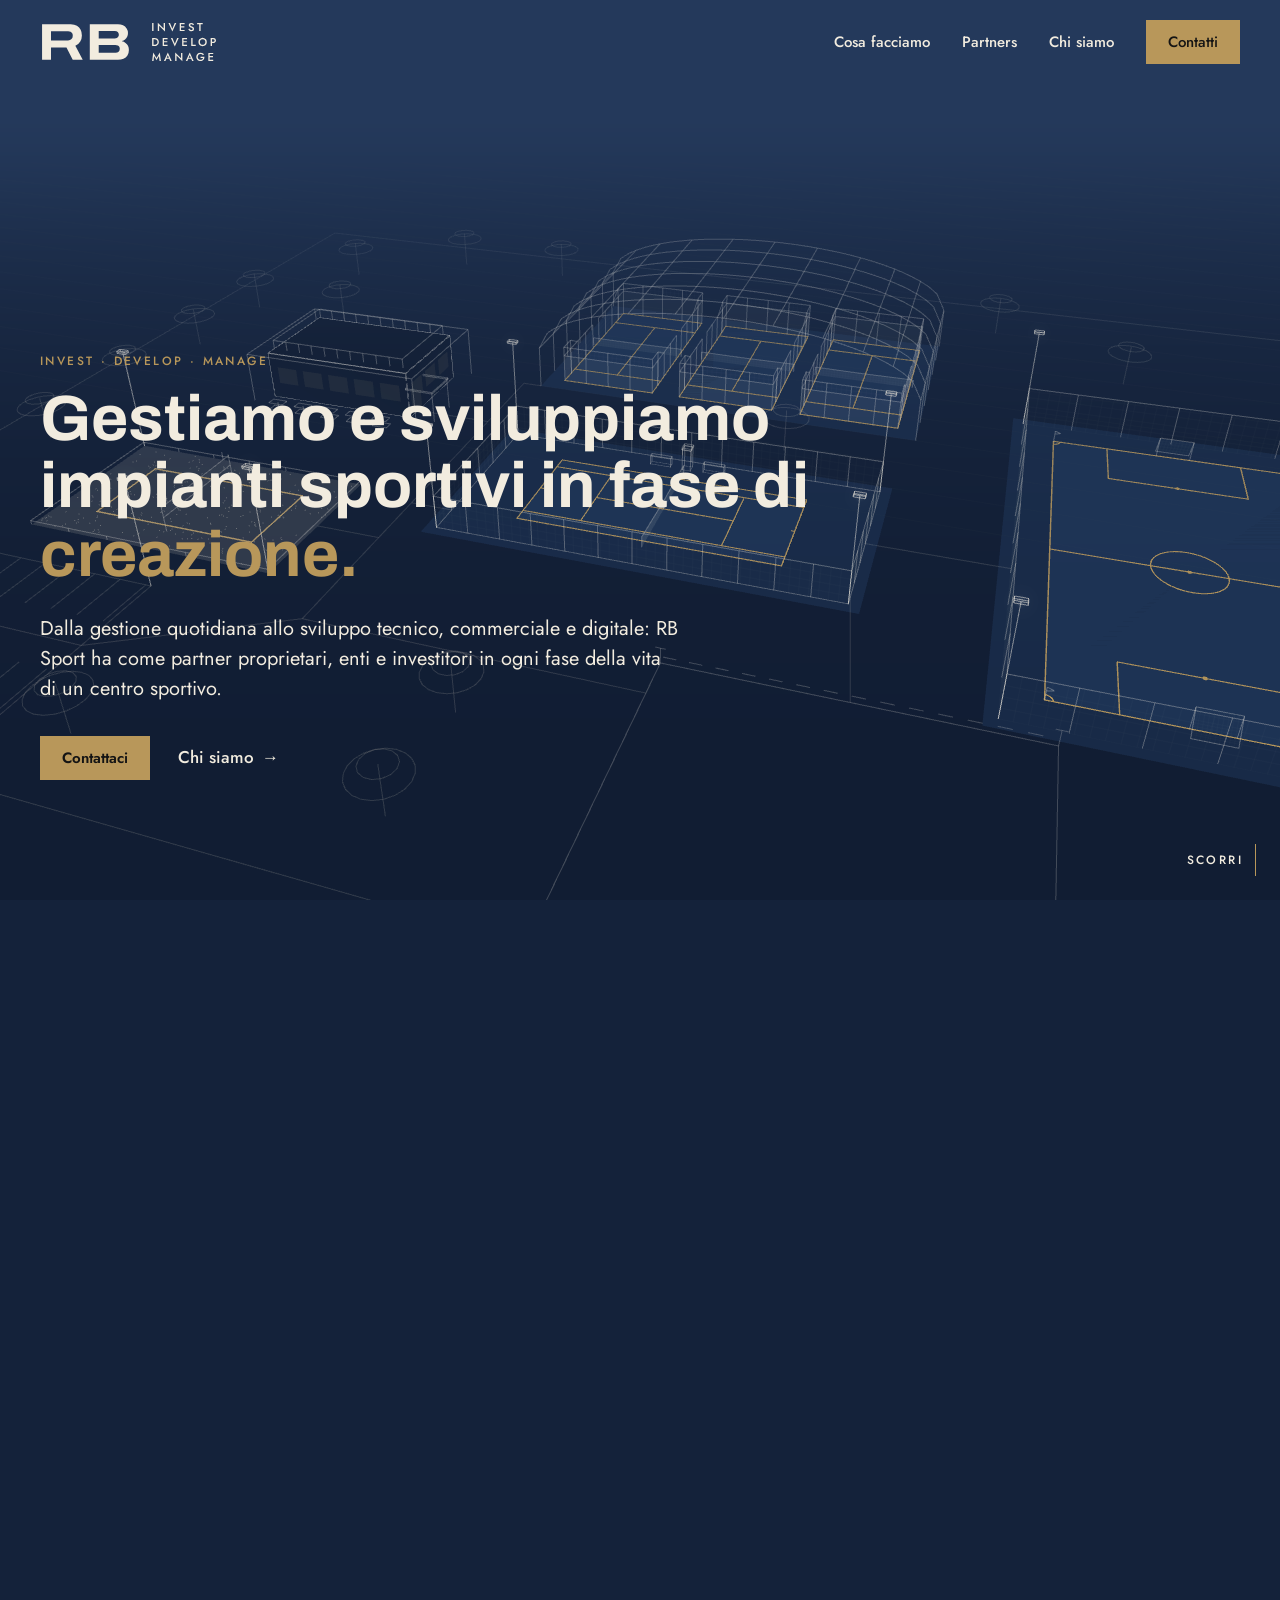
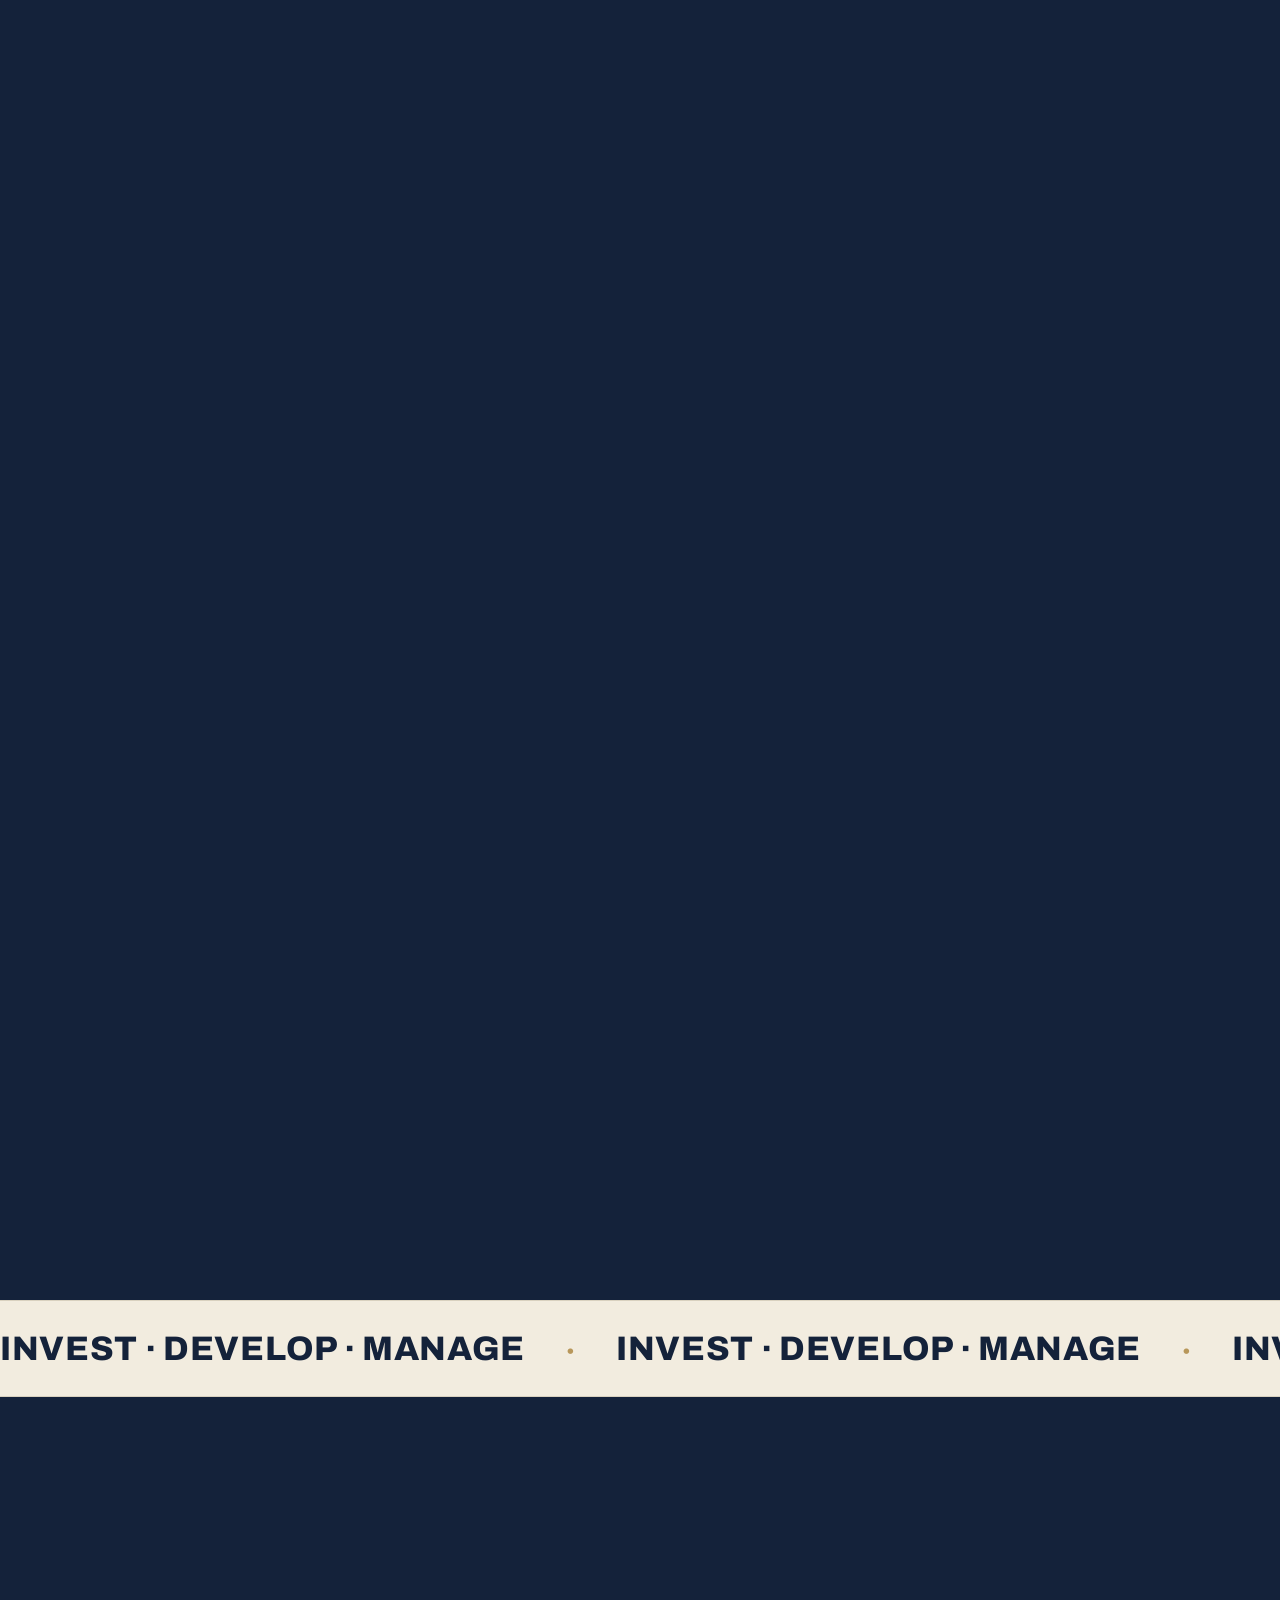
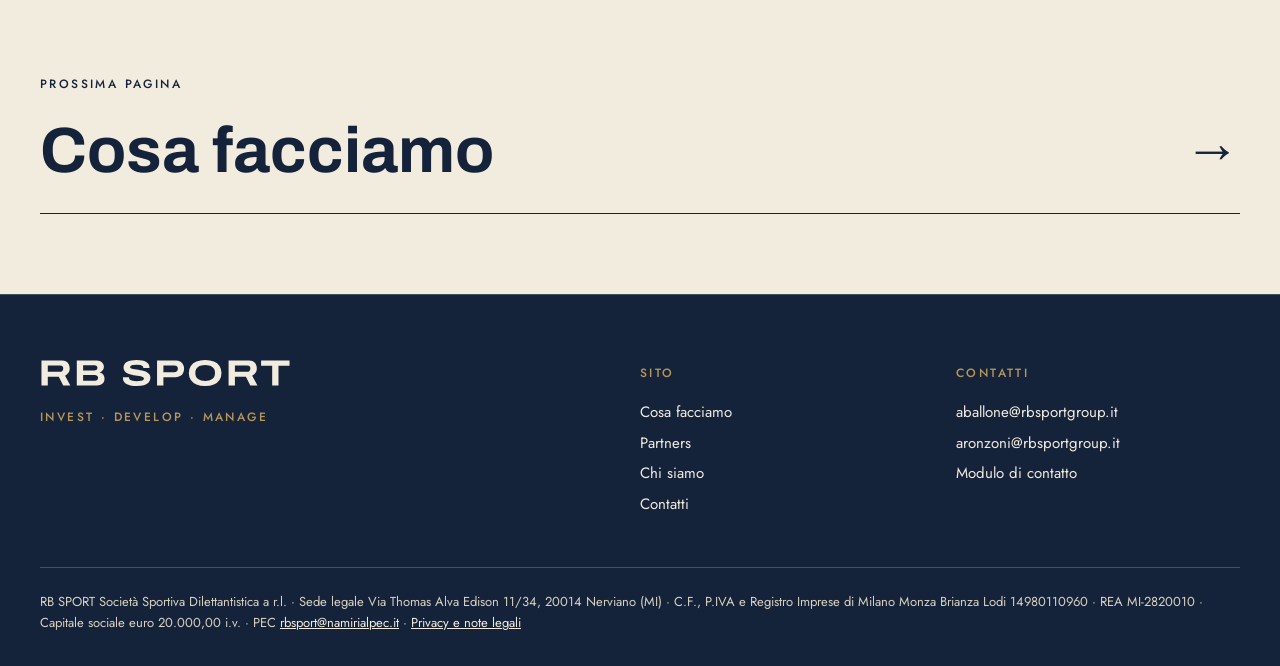
==== commit bd6a3e42: "Aggiornamento copy" ====
--- a/index.html
+++ b/index.html
@@ -3,15 +3,15 @@
 <head>
 <meta charset="utf-8">
 <meta name="viewport" content="width=device-width, initial-scale=1">
-<title>RB Sport · Gestione e sviluppo di impianti sportivi a Milano</title>
-<meta name="description" content="RB Sport è una società sportiva dilettantistica che gestisce e sviluppa impianti sportivi multisport a Milano e in Lombardia, per proprietari, Comuni e investitori.">
+<title>RB Sport · Gestione e sviluppo di impianti sportivi</title>
+<meta name="description" content="RB Sport è una società sportiva che gestisce e sviluppa impianti sportivi multisport per proprietari, Comuni e investitori.">
 <link rel="canonical" href="https://rbsportgroup.it/">
 <meta name="theme-color" content="#14223A">
 <meta property="og:type" content="website">
 <meta property="og:locale" content="it_IT">
 <meta property="og:site_name" content="RB Sport">
-<meta property="og:title" content="RB Sport · Gestione e sviluppo di impianti sportivi a Milano">
-<meta property="og:description" content="RB Sport è una società sportiva dilettantistica che gestisce e sviluppa impianti sportivi multisport a Milano e in Lombardia, per proprietari, Comuni e investitori.">
+<meta property="og:title" content="RB Sport · Gestione e sviluppo di impianti sportivi">
+<meta property="og:description" content="RB Sport è una società sportiva che gestisce e sviluppa impianti sportivi multisport per proprietari, Comuni e investitori.">
 <meta property="og:url" content="https://rbsportgroup.it/">
 <meta property="og:image" content="https://rbsportgroup.it/og-rbsport.png">
 <meta property="og:image:width" content="1200">
@@ -37,7 +37,7 @@
     </a>
     <button class="menu-toggle" aria-expanded="false" aria-controls="nav">Menu</button>
     <nav class="nav" id="nav" aria-label="Navigazione principale">
-      <ul><li><a href="cosa-facciamo.html">Cosa facciamo</a></li><li><a href="per-chi-lavoriamo.html">Per chi lavoriamo</a></li><li><a href="chi-siamo.html">Chi siamo</a></li><li><a class="btn" href="contatti.html">Contatti</a></li></ul>
+      <ul><li><a href="cosa-facciamo.html">Cosa facciamo</a></li><li><a href="per-chi-lavoriamo.html">Partners</a></li><li><a href="chi-siamo.html">Chi siamo</a></li><li><a class="btn" href="contatti.html">Contatti</a></li></ul>
     </nav>
   </div>
   <div class="progress" aria-hidden="true"></div>
@@ -50,9 +50,9 @@
         <span class="sr-only">Gestiamo e sviluppiamo impianti sportivi in ogni fase della loro vita.</span>
         <span aria-hidden="true">Gestiamo e sviluppiamo impianti sportivi in fase di <span class="rot"><span class="rot-in"><span>creazione.</span><span>rilancio.</span><span>sviluppo.</span><span>crescita.</span><span>creazione.</span></span></span></span>
       </h1>
-      <p class="lead" data-reveal style="--d:2;margin-top:24px">Dalla gestione quotidiana allo sviluppo tecnico, commerciale e digitale: RB Sport affianca proprietari, enti e investitori in ogni fase della vita di un centro sportivo.</p>
+      <p class="lead" data-reveal style="--d:2;margin-top:24px">Dalla gestione quotidiana allo sviluppo tecnico, commerciale e digitale: RB Sport ha come partner proprietari, enti e investitori in ogni fase della vita di un centro sportivo.</p>
       <div class="actions" data-reveal style="--d:3">
-        <a class="btn" href="contatti.html">Proponi un impianto</a>
+        <a class="btn" href="contatti.html">Contattaci</a>
         <a class="link" href="chi-siamo.html">Chi siamo <span>→</span></a>
       </div>
     </div>
@@ -63,7 +63,7 @@
       <div class="panel" data-reveal>
         <span class="label">Cosa facciamo</span>
         <h2>Tre attività, un solo interlocutore</h2>
-        <p class="lead">Chi ci affida un centro parla con le stesse persone dalla prima valutazione alla gestione di ogni giorno.</p>
+        <p class="lead">Uniamo competenze economiche, tecniche e gestionali, a 360° in ogni progetto.</p>
         <div class="actions"><a class="link" href="cosa-facciamo.html">Cosa facciamo <span>→</span></a></div>
       </div>
     </div>
@@ -74,7 +74,7 @@
       <div class="panel pillar" data-reveal>
         <span class="pillar-en" aria-hidden="true">Invest</span>
         <h3>Investiamo</h3>
-        <p>Valutiamo centri, aree e concessioni e costruiamo per ognuno un piano economico sostenibile nel tempo.</p>
+        <p>Valutiamo centri, aree e concessioni e costruiamo per ognuno un progetto sostenibile nel tempo.</p>
         <ul class="areas"><li>Creazione di nuovi centri</li><li>Progetti</li><li>Riqualificazione</li></ul>
       </div>
     </div>
@@ -94,8 +94,8 @@
       <div class="panel pillar" data-reveal>
         <span class="pillar-en" aria-hidden="true">Manage</span>
         <h3>Gestiamo</h3>
-        <p>Conduciamo il centro ogni giorno, dentro la struttura, insieme allo staff.</p>
-        <ul class="areas"><li>Gestione operativa</li><li>Amministrazione e fiscalità sportiva</li></ul>
+        <p>Assicuriamo una gestione operativa diretta: presenza continua nella struttura, coordinamento dello staff e controllo delle attività.</p>
+        <ul class="areas"><li>Gestione operativa</li><li>Amministrazione e fiscalità sportiva</li><li>Sviluppo commerciale</li></ul>
       </div>
     </div>
   </section>
@@ -105,8 +105,8 @@
   <section class="sec" data-cam data-fx="terr" data-hud="Territorio">
     <div class="wrap">
       <div class="panel crema wide" data-reveal>
-        <span class="label">Per chi lavoriamo</span>
-        <h2>Con chi possiede o amministra un impianto</h2>
+        <span class="label">I nostri Partners</span>
+        <h2>Al fianco di proprietari, enti e gestori di impianti sportivi</h2>
         <p class="lead">Centri da gestire, rilanciare o affittare, terreni da valorizzare, impianti pubblici in concessione. Sempre con attenzione al territorio in cui si trovano.</p>
         <ul class="who">
           <li><a href="per-chi-lavoriamo.html#comuni">Comuni ed enti</a></li>
@@ -124,14 +124,14 @@
     <div class="wrap">
       <div class="panel" data-reveal>
         <span class="label">Contatti</span>
-        <h2>Avete un centro o un'area da valorizzare?</h2>
-        <p class="lead">Proprietari, enti e investitori possono scriverci per un primo confronto. Ogni proposta parte da un sopralluogo e da un'analisi dei numeri.</p>
+        <h2>Ogni impianto ha un progetto su misura</h2>
+        <p class="lead">Progetti costruiti su misura, a partire dalle caratteristiche dell'impianto, del territorio e della domanda sportiva.</p>
         <div class="actions"><a class="btn" href="contatti.html">Scrivici</a></div>
       </div>
     </div>
   </section>
 </main>
-<nav class="next-page" aria-label="Pagina successiva"><a href="cosa-facciamo.html"><span class="wrap"><span class="label">Prossima pagina · Pianta del centro</span><span class="next-row"><span class="next-title">Cosa facciamo</span><span class="next-arrow" aria-hidden="true">→</span></span></span></a></nav>
+<nav class="next-page" aria-label="Pagina successiva"><a href="cosa-facciamo.html"><span class="wrap"><span class="label">Prossima pagina</span><span class="next-row"><span class="next-title">Cosa facciamo</span><span class="next-arrow" aria-hidden="true">→</span></span></span></a></nav>
 <footer class="site-footer">
   <div class="wrap">
     <div class="top">
@@ -143,7 +143,7 @@
         <span class="label">Sito</span>
         <ul>
           <li><a href="cosa-facciamo.html">Cosa facciamo</a></li>
-          <li><a href="per-chi-lavoriamo.html">Per chi lavoriamo</a></li>
+          <li><a href="per-chi-lavoriamo.html">Partners</a></li>
           <li><a href="chi-siamo.html">Chi siamo</a></li>
           <li><a href="contatti.html">Contatti</a></li>
         </ul>
@@ -161,9 +161,9 @@
   </div>
 </footer>
 <div class="hint" aria-hidden="true">Scorri</div>
-<div class="mobile-cta"><a class="btn" href="contatti.html">Proponi un impianto</a></div>
+<div class="mobile-cta"><a class="btn" href="contatti.html">Contattaci</a></div>
 <script type="application/json" id="cam">{"keys": [[58, 64, 98, 0, 0, -8], [-34, 36, 58, -16, 0, -12], [48, 15, 62, 20, 0, 33], [24, 12, -6, -4, 2.5, -33], [-6, 7, 13, -32, 2.4, -20], [-170, 200, 190, 0, 0, -10], [16.5, 1.6, 2.2, -10, 1.1, -0.8]], "day": true}</script>
-<script type="application/json" id="places">{"index": {"name": "Home", "place": "Il centro", "area": "tutto", "key": [58, 64, 98, 0, 0, -8]}, "cosa-facciamo": {"name": "Cosa facciamo", "place": "Pianta del centro", "area": "calcio", "key": [22, 128, 2, 22, 0, -8]}, "per-chi-lavoriamo": {"name": "Per chi lavoriamo", "place": "Padel coperto", "area": "padel", "key": [-30, 15, -4, -4, 3, -33]}, "chi-siamo": {"name": "Chi siamo", "place": "Beach volley", "area": "beach", "key": [-24, 1.75, 25, -41, 1.3, 11]}, "contatti": {"name": "Contatti", "place": "Ingresso", "area": "ingresso", "key": [-22, 13, 72, -50, 1, 34]}, "privacy": {"name": "Privacy e note legali", "place": "Vista dall'alto", "area": "tutto", "key": [0, 95, 120, 0, 0, -8]}}</script>
+<script type="application/json" id="places">{"index": {"name": "Home", "place": "Il centro", "area": "tutto", "key": [58, 64, 98, 0, 0, -8]}, "cosa-facciamo": {"name": "Cosa facciamo", "place": "Pianta del centro", "area": "calcio", "key": [22, 128, 2, 22, 0, -8]}, "per-chi-lavoriamo": {"name": "Partners", "place": "Padel coperto", "area": "padel", "key": [-30, 15, -4, -4, 3, -33]}, "chi-siamo": {"name": "Chi siamo", "place": "Beach volley", "area": "beach", "key": [-24, 1.75, 25, -41, 1.3, 11]}, "contatti": {"name": "Contatti", "place": "Ingresso", "area": "ingresso", "key": [-22, 13, 72, -50, 1, 34]}, "privacy": {"name": "Privacy e note legali", "place": "Vista dall'alto", "area": "tutto", "key": [0, 95, 120, 0, 0, -8]}}</script>
 <script src="lenis.min.js" defer></script>
 <script src="main.js" defer></script>
 <script type="module" src="world.js"></script>
--- a/site.css
+++ b/site.css
@@ -376,3 +376,4 @@
   .steps-index{padding-top:72px}
   .steps-index .bg{padding:24px}
 }
+.curtain .c-place:empty{display:none}
